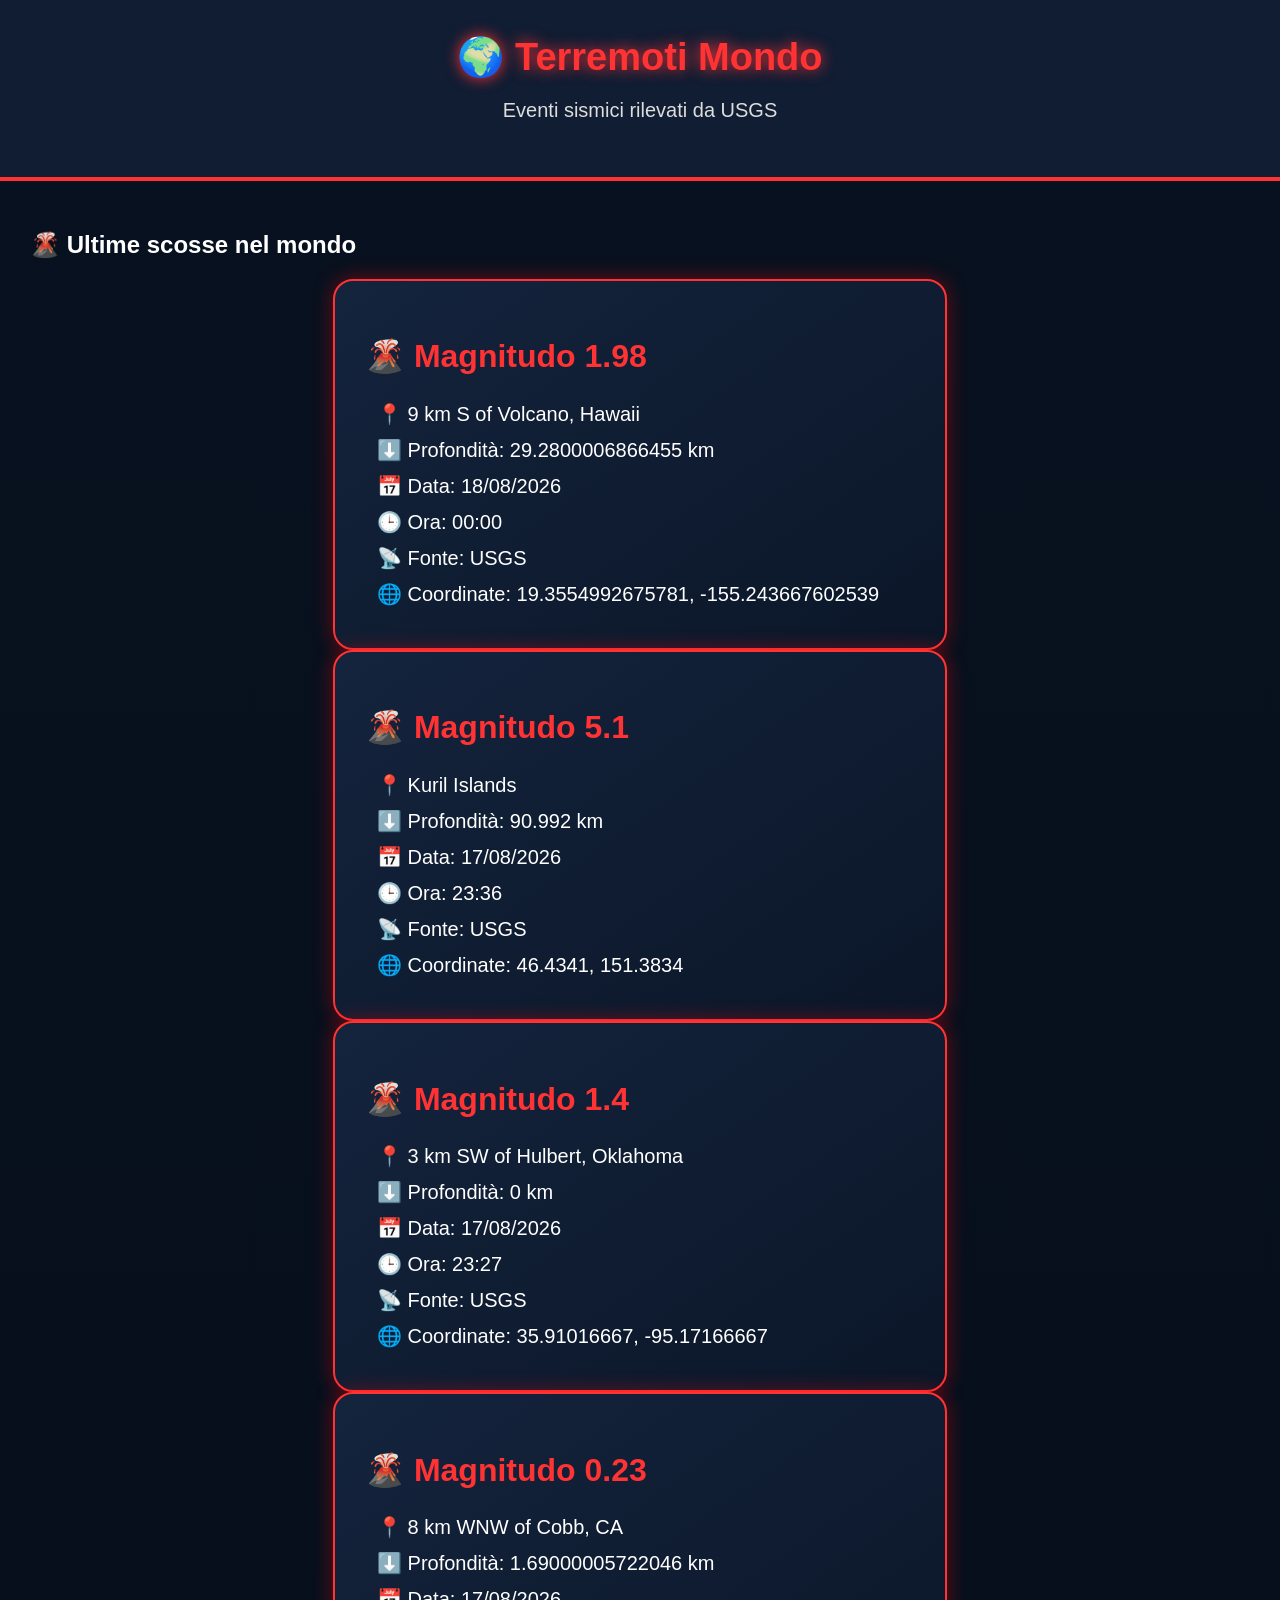
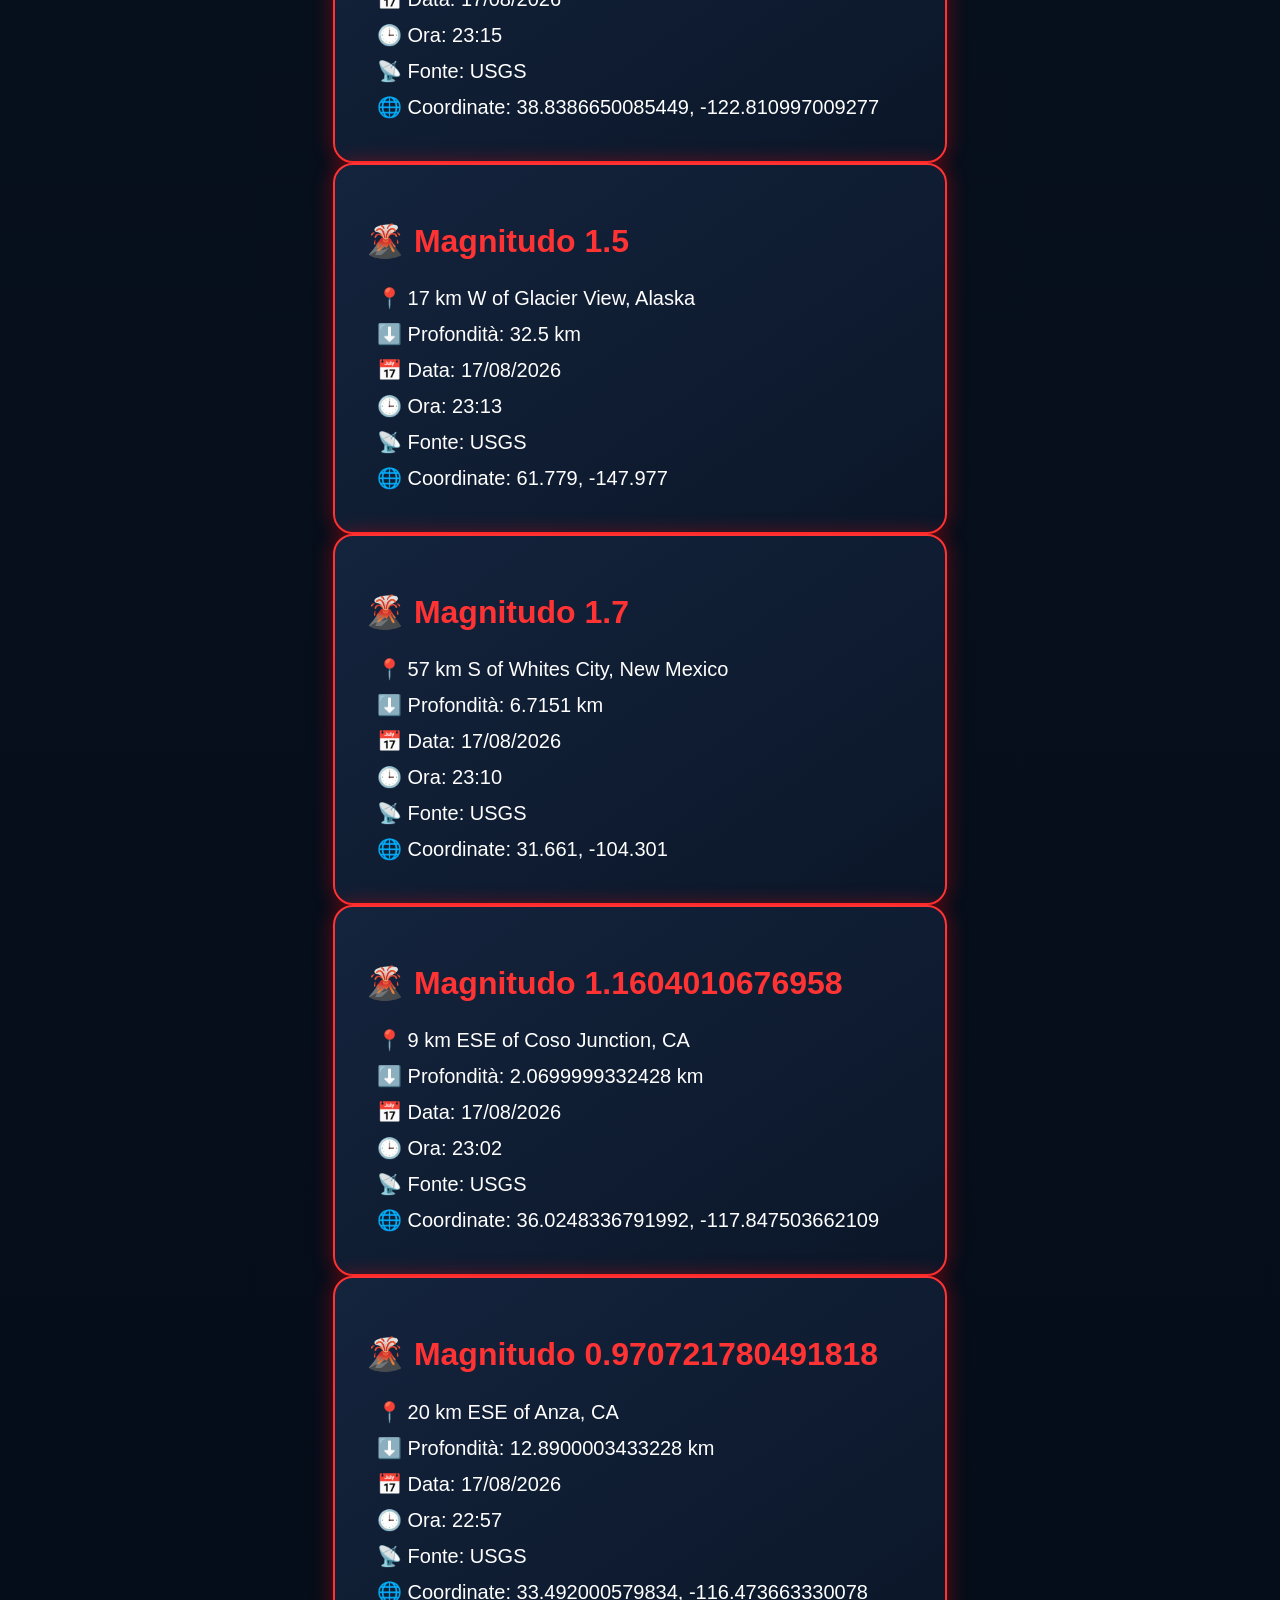
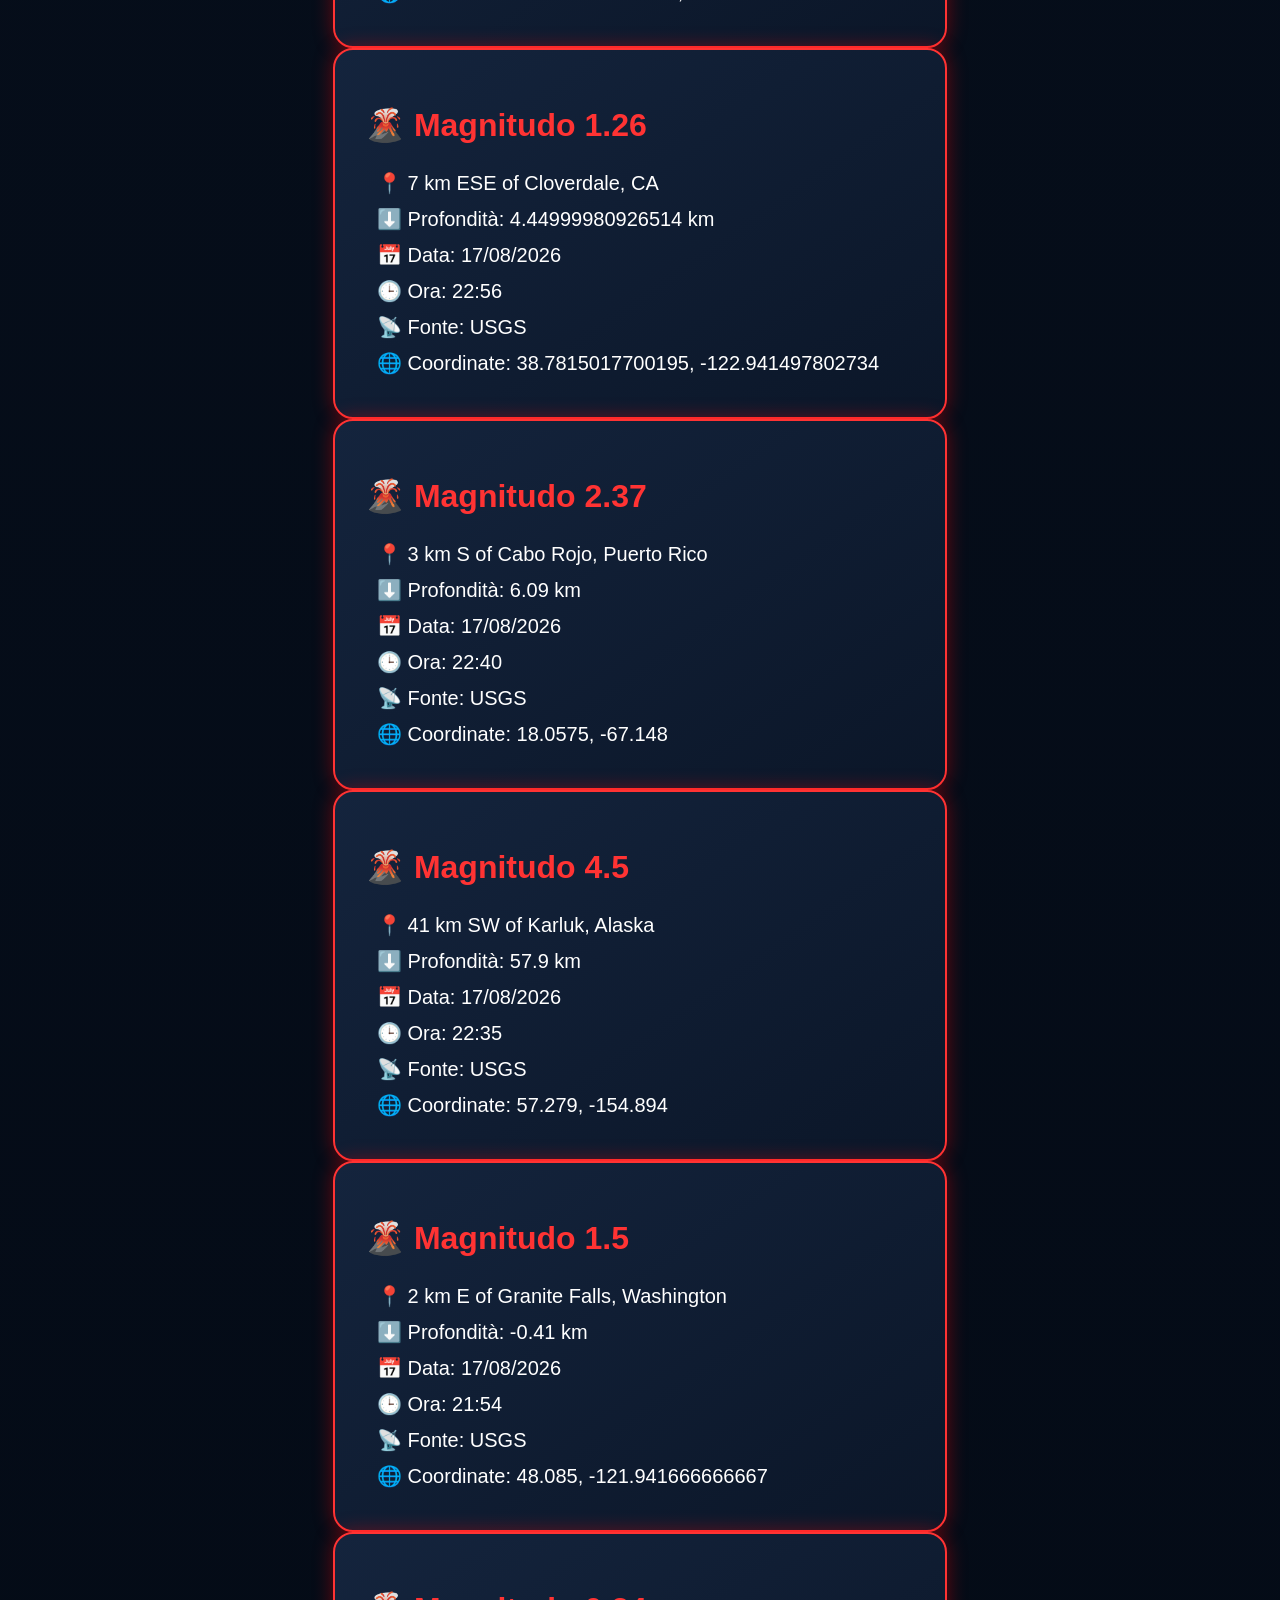
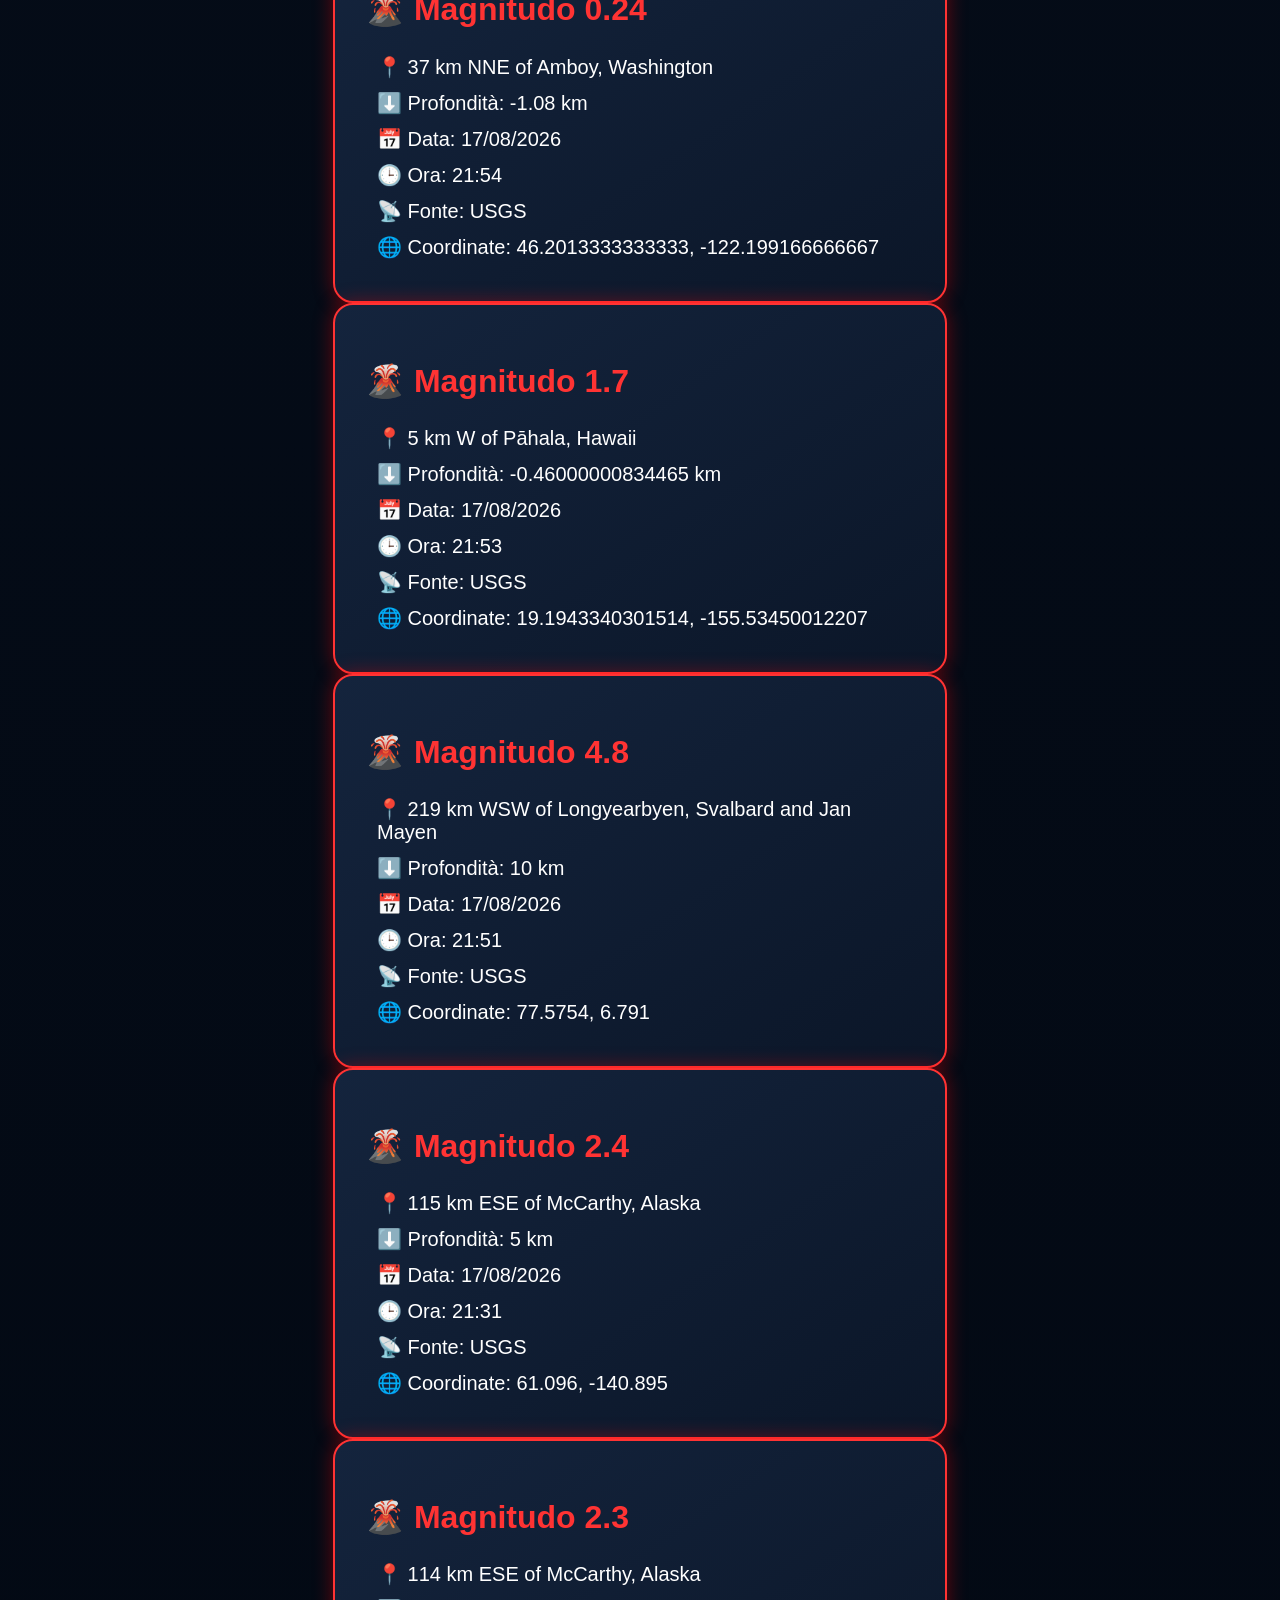
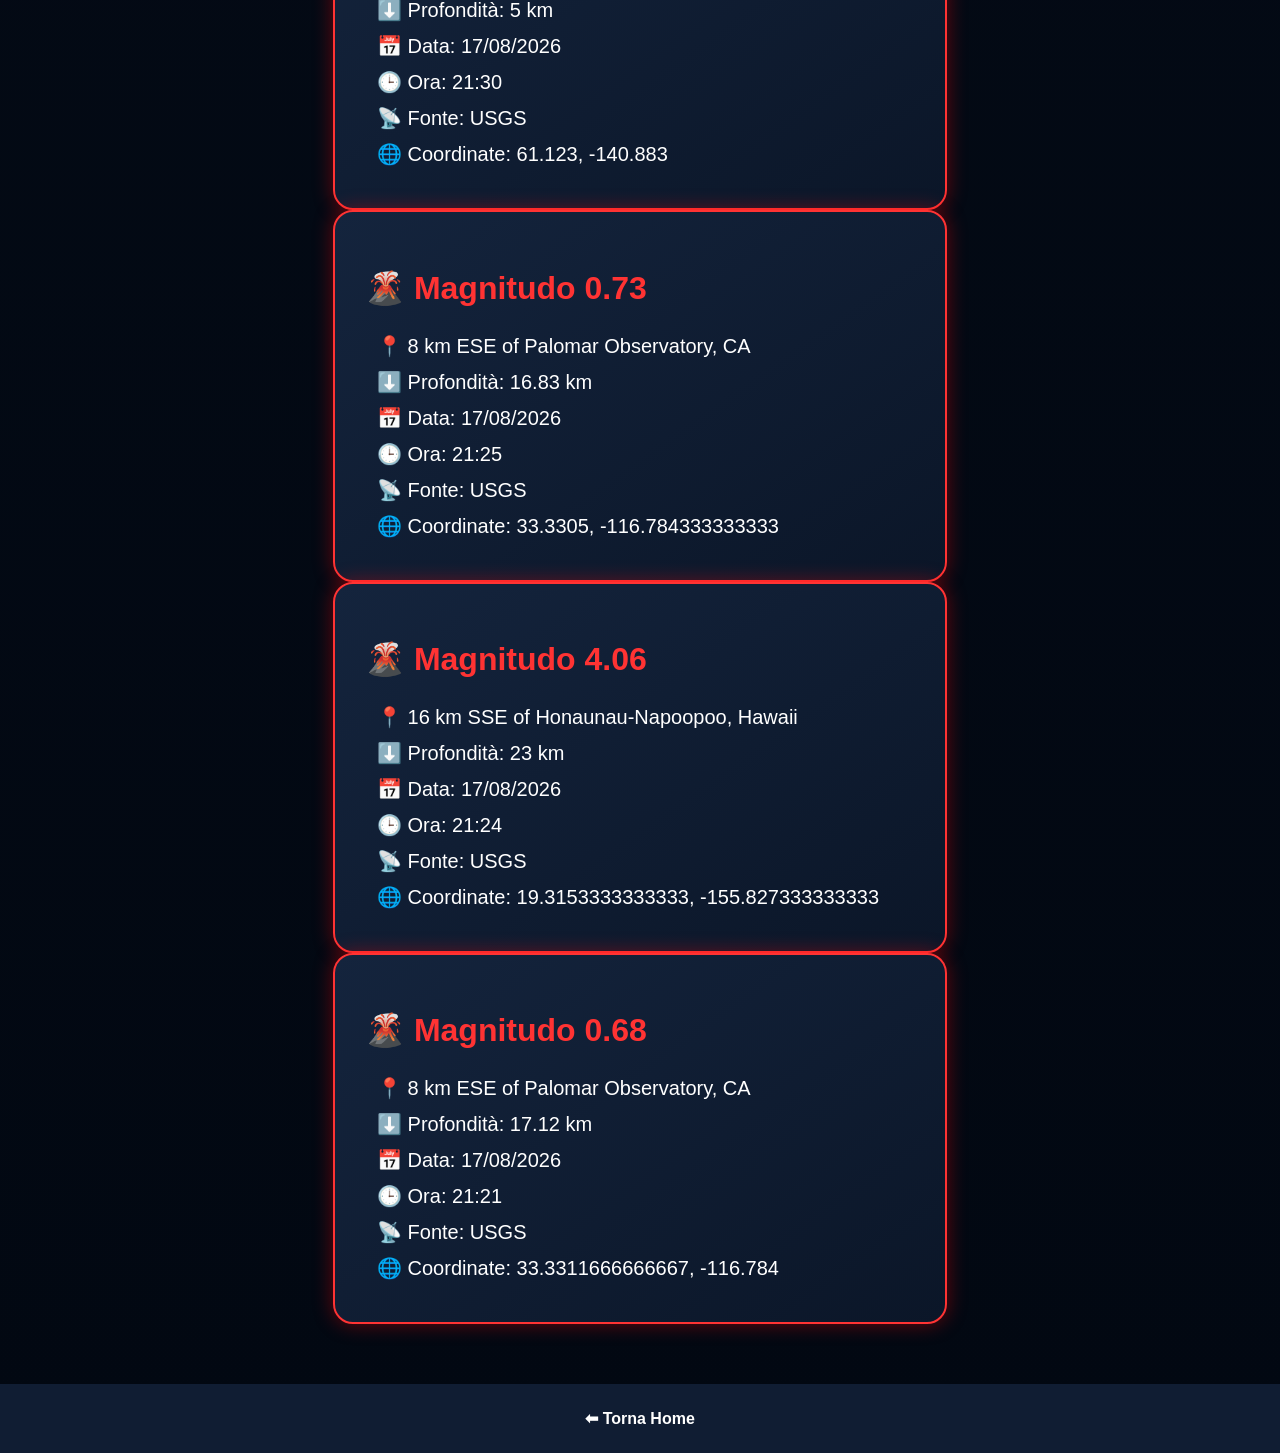
==== mondo.html @ 48502f5f "Prima versione Anonimo News Terremoti" ====
<!DOCTYPE html>
<html lang="it">

<head>

<meta charset="UTF-8">
<meta name="viewport" content="width=device-width, initial-scale=1.0">

<title>Terremoti Mondo - Anonimo News</title>

<link rel="stylesheet" href="css/stile.css">

</head>


<body>


<header>

<h1>🌍 Terremoti Mondo</h1>

<p>Eventi sismici rilevati da USGS</p>

</header>



<section>

<h2>🌋 Ultime scosse nel mondo</h2>


<div id="eventi-mondo">

Caricamento eventi mondiali...

</div>


</section>



<footer>

<a href="index.html">⬅ Torna Home</a>

</footer>



<script>

fetch("dati/eventi.json")

.then(response => response.json())

.then(eventi => {


let contenitore = document.getElementById("eventi-mondo");


contenitore.innerHTML = "";


eventi.forEach(evento => {


contenitore.innerHTML += `


<div class="scheda">


<h2>🌋 Magnitudo ${evento.magnitudo}</h2>


<p>📍 ${evento.luogo}</p>


<p>⬇️ Profondità: ${evento.profondita}</p>


<p>📅 Data: ${evento.data}</p>


<p>🕒 Ora: ${evento.ora}</p>


<p>📡 Fonte: ${evento.fonte}</p>


<p>🌐 Coordinate:
${evento.lat}, ${evento.lon}
</p>


</div>


`;


});


})


.catch(error => {


document.getElementById("eventi-mondo").innerHTML =
"Errore caricamento eventi USGS";


console.log(error);


});


</script>


</body>

</html>
---- css/stile.css ----
body {
    margin: 0;
    font-family: Arial, sans-serif;
    background: linear-gradient(#08111f, #020812);
    color: white;
}


header {
    background: #101d33;
    text-align: center;
    padding: 35px;
    border-bottom: 4px solid #ff3333;
}


header h1 {
    margin: 0;
    font-size: 38px;
    color: #ff3333;
    text-shadow: 0 0 15px #ff3333;
}


header p {
    font-size: 20px;
    color: #ddd;
}



section {
    padding: 30px;
}



.ultimo {
    text-align: center;
}



.scheda {

    background: linear-gradient(
        145deg,
        #14243d,
        #0b1628
    );

    max-width: 550px;

    margin: auto;

    padding: 30px;

    border-radius: 20px;

    border: 2px solid #ff3333;

    box-shadow:
    0 0 20px rgba(255,0,0,0.4);

}



.scheda h2 {

    color:#ff3333;

    font-size:32px;

}



.scheda p {

    font-size:20px;

    margin:12px;

}



.ultimo img {

    margin-top:25px;

    border:3px solid #1da1f2;

    box-shadow:
    0 0 20px black;

}



.menu {

    display:flex;

    justify-content:center;

    flex-wrap:wrap;

    gap:20px;

}



.menu a {

    background:#ff3333;

    color:white;

    padding:18px 35px;

    text-decoration:none;

    border-radius:15px;

    font-weight:bold;

    font-size:18px;

    transition:0.3s;

}



.menu a:hover {

    background:#990000;

    transform:scale(1.05);

}



footer {

    text-align:center;

    padding:25px;

    background:#101d33;

    margin-top:30px;

}



/* TELEFONO */

@media(max-width:700px){


header h1 {

    font-size:28px;

}


.menu {

    flex-direction:column;

    align-items:center;

}


.menu a {

    width:80%;

    text-align:center;

}


.scheda p {

    font-size:17px;

}


}
.evento {
    margin-bottom:25px;
    text-align:left;
}


.evento h2 {
    color:#ff3333;
}


footer a {
    color:white;
    text-decoration:none;
    font-weight:bold;
}
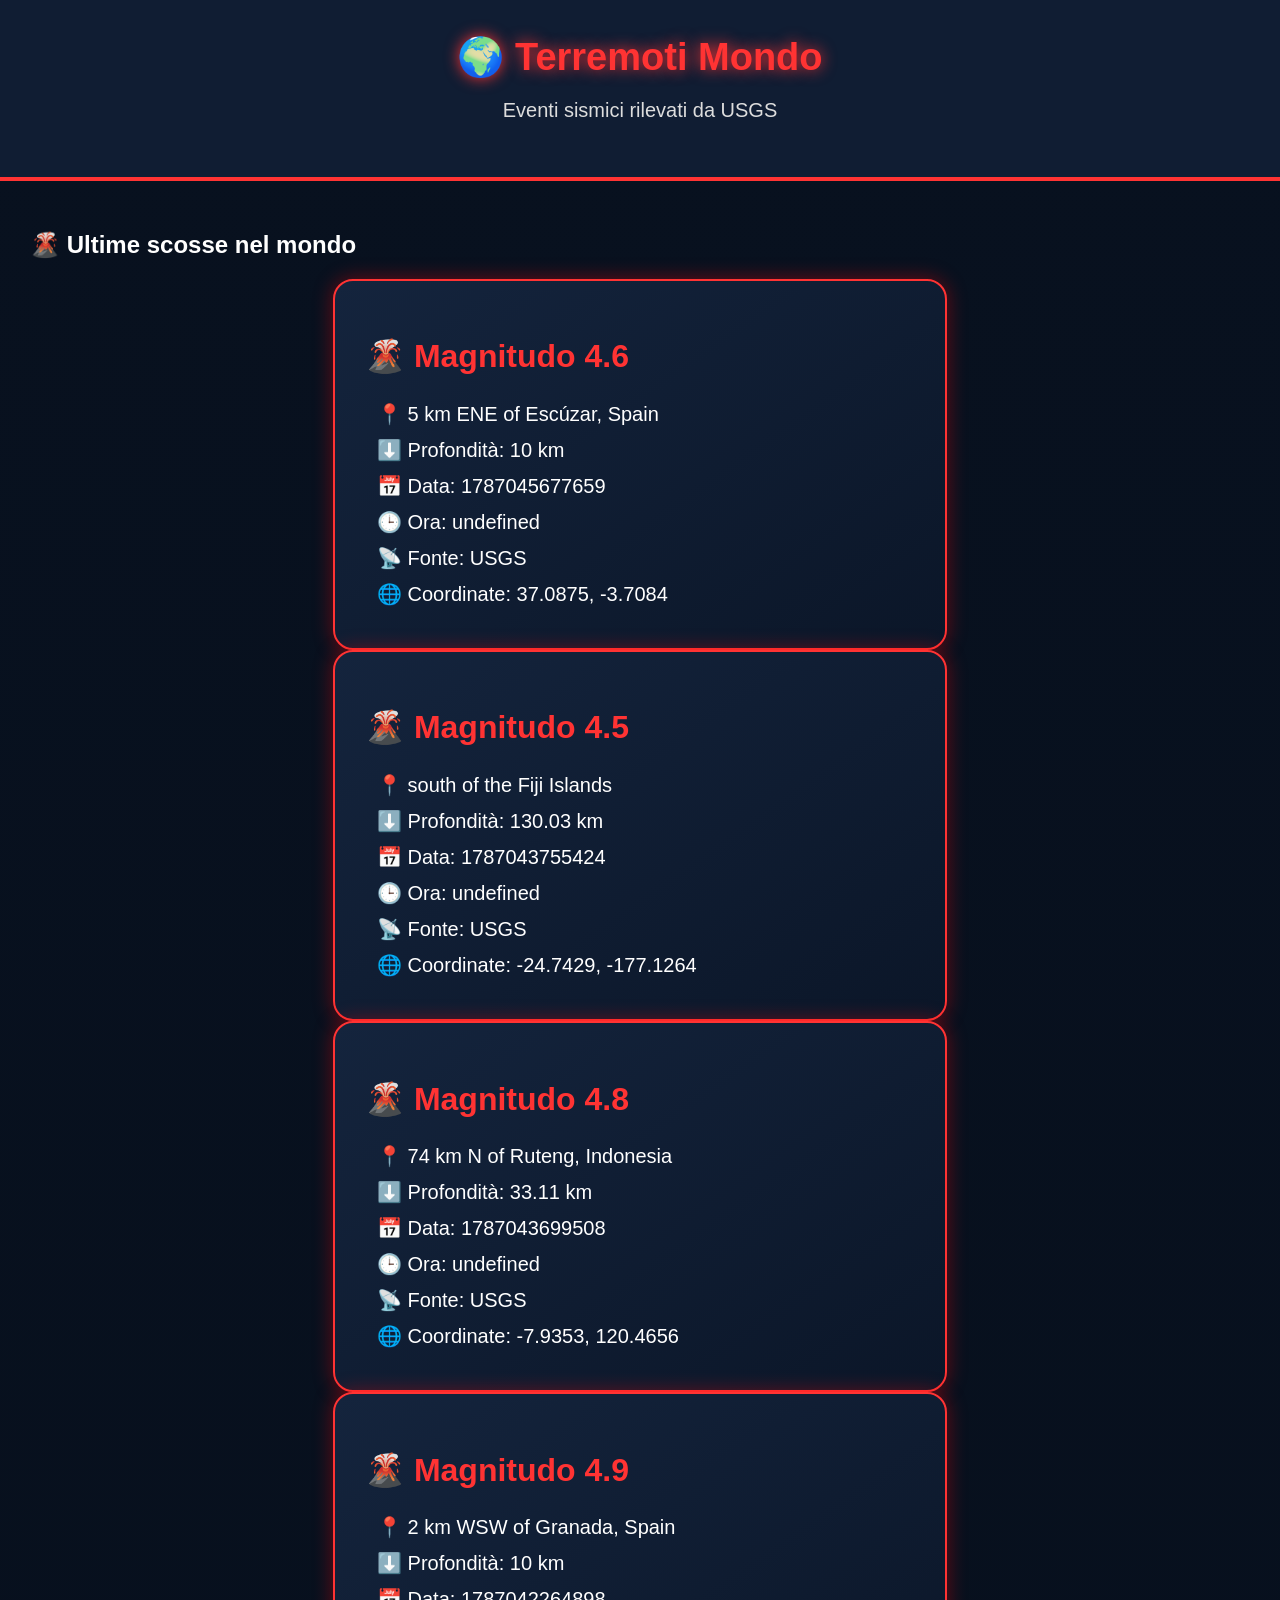
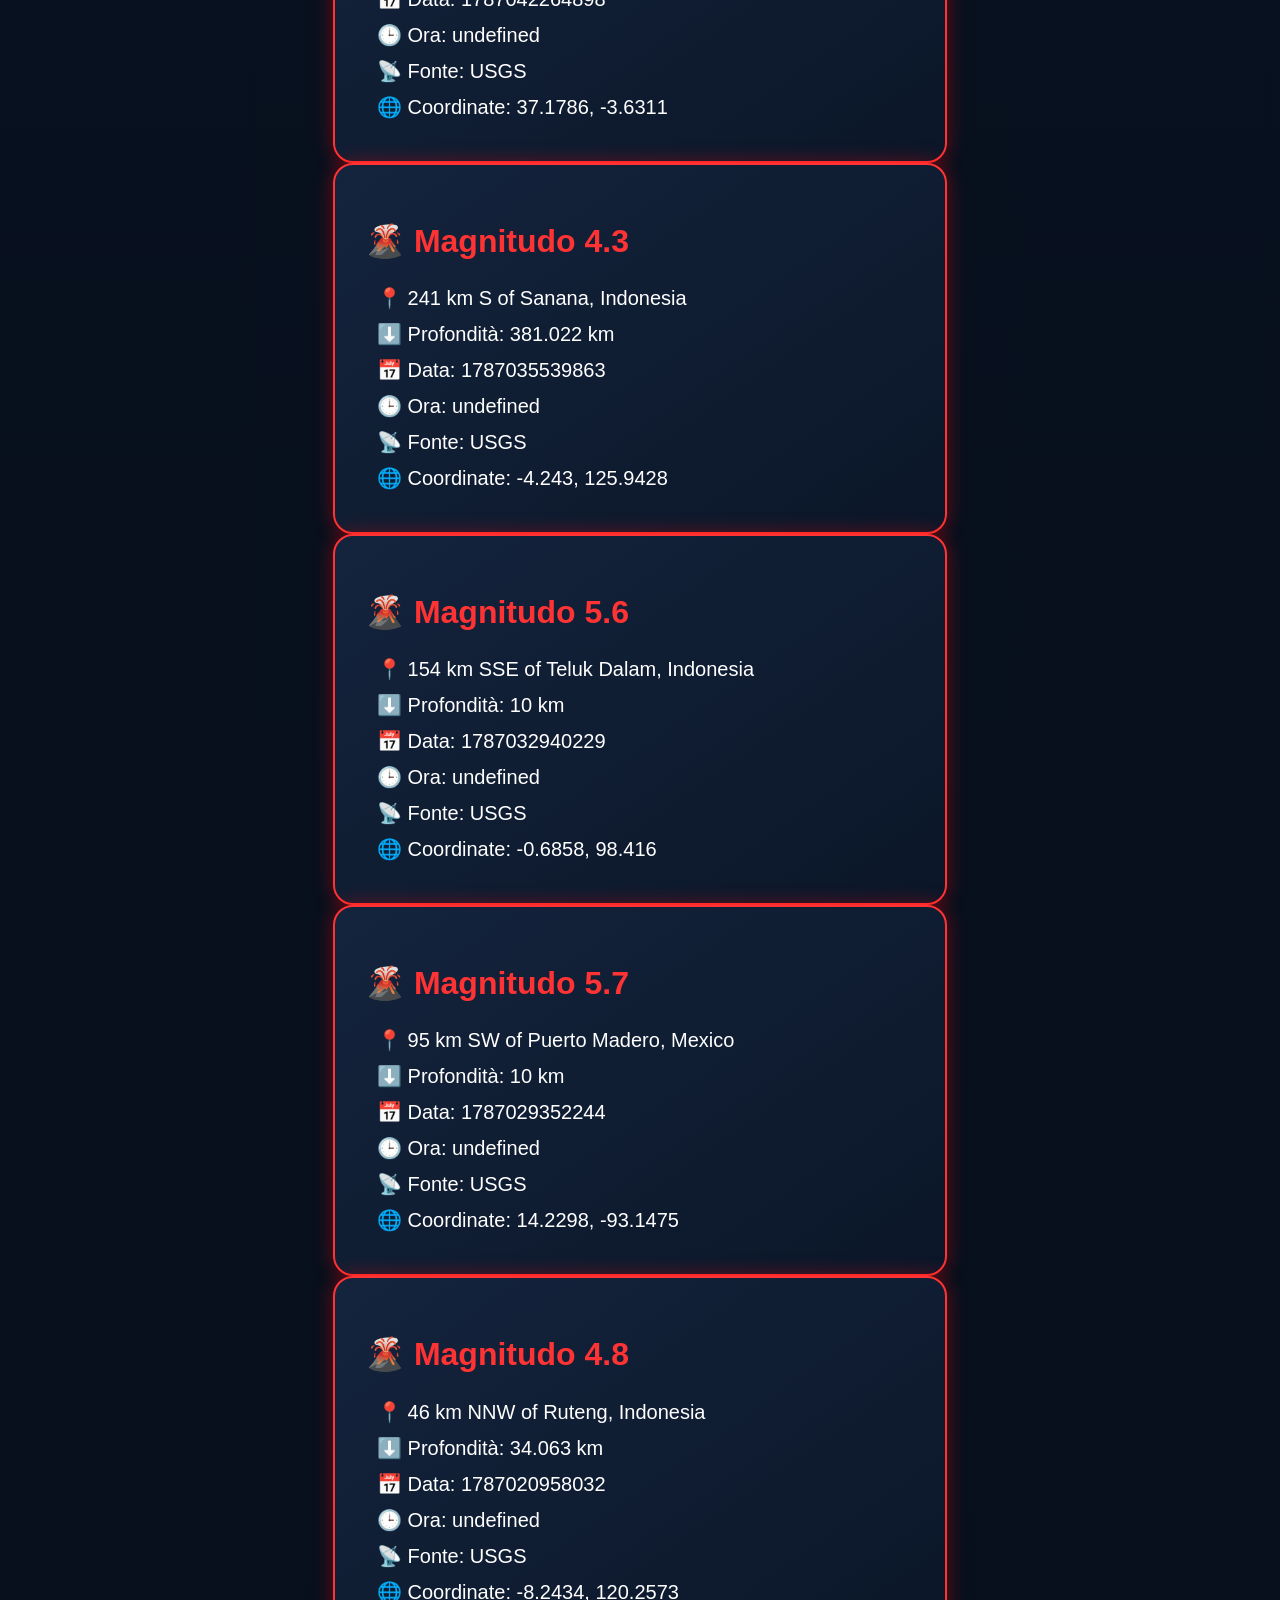
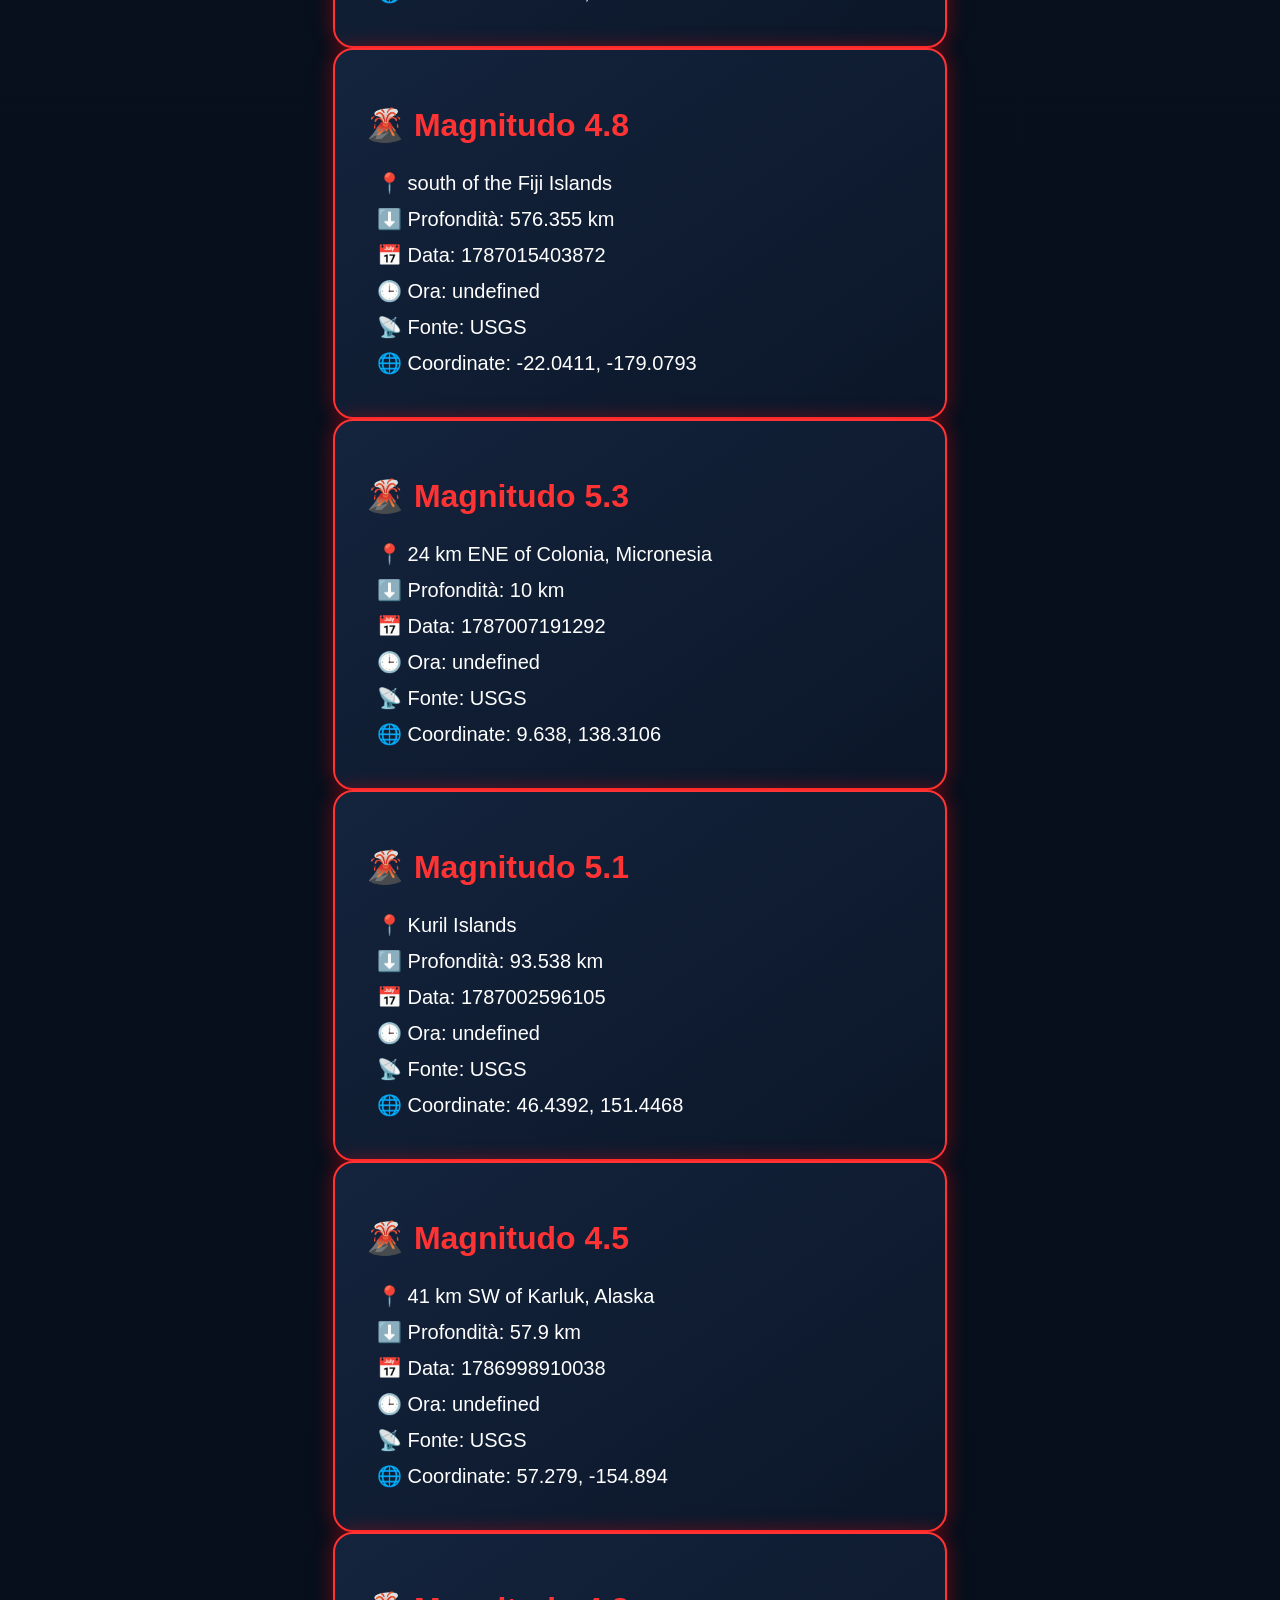
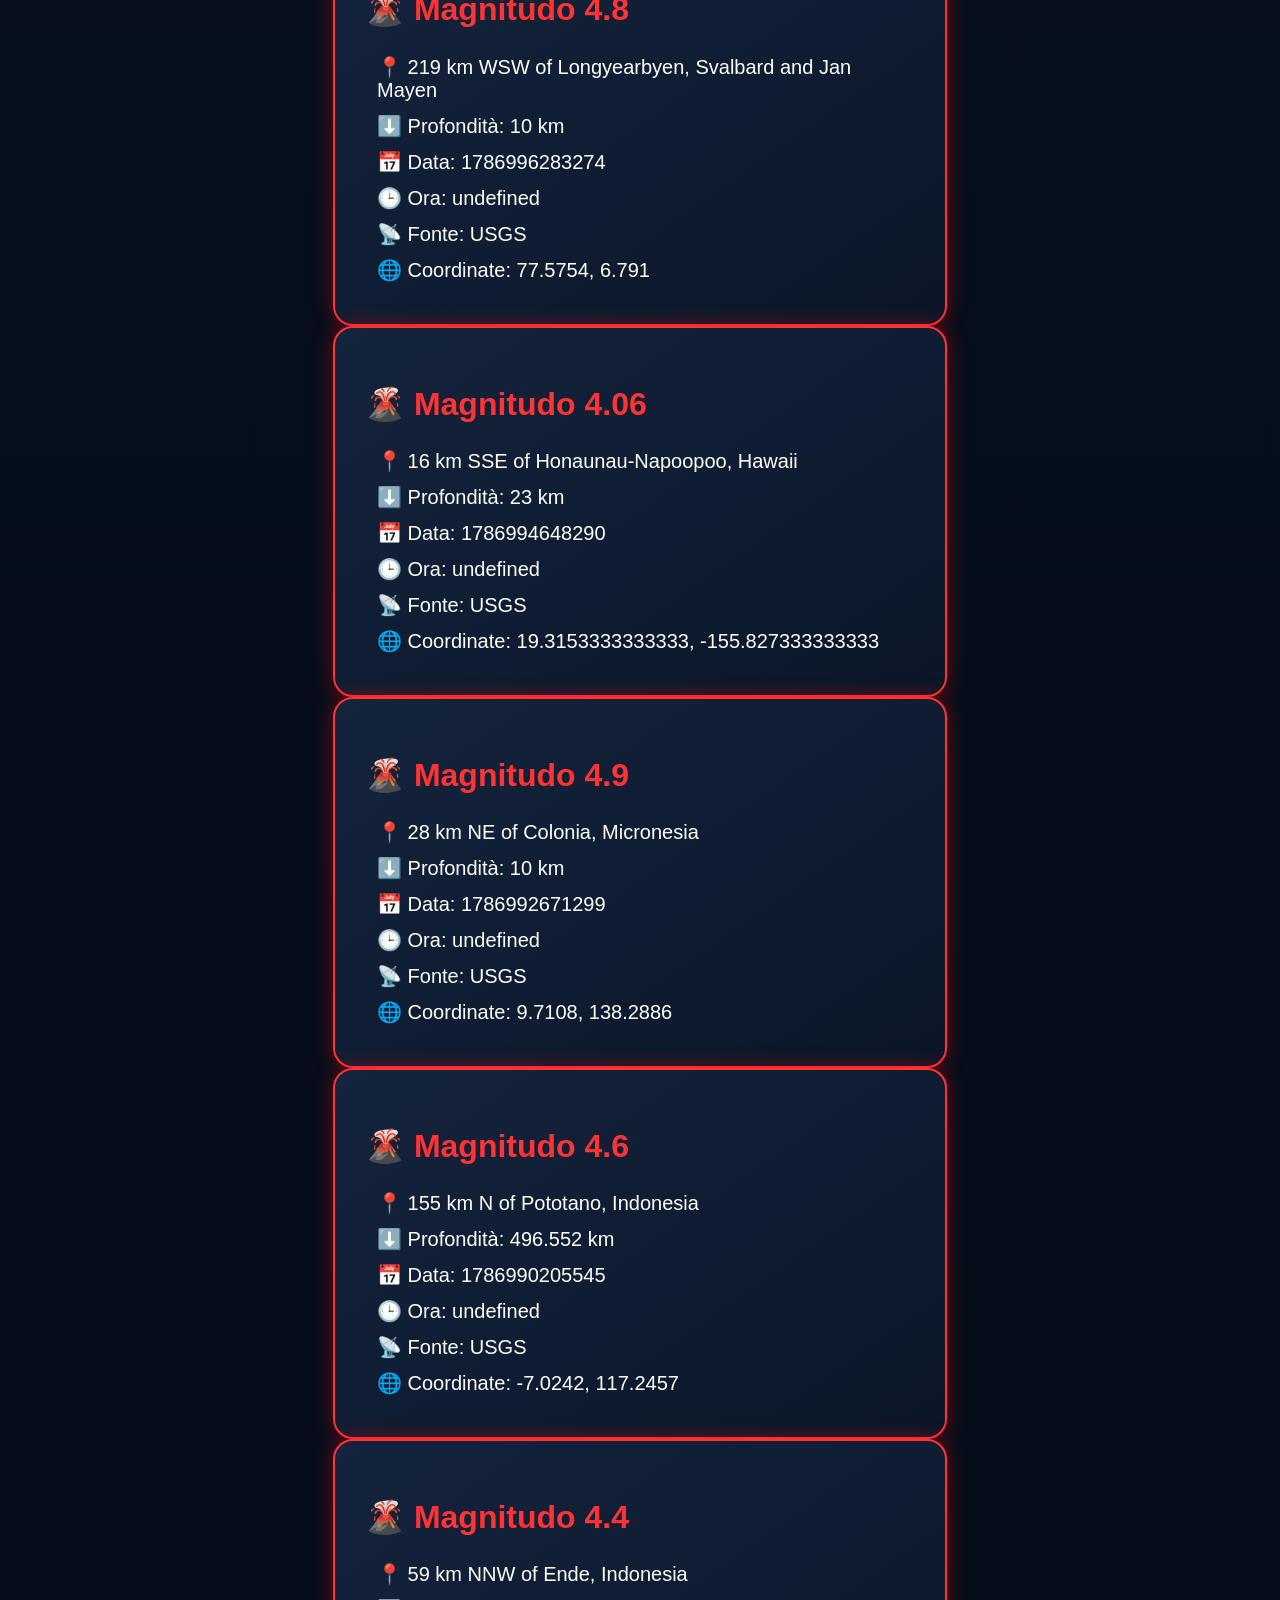
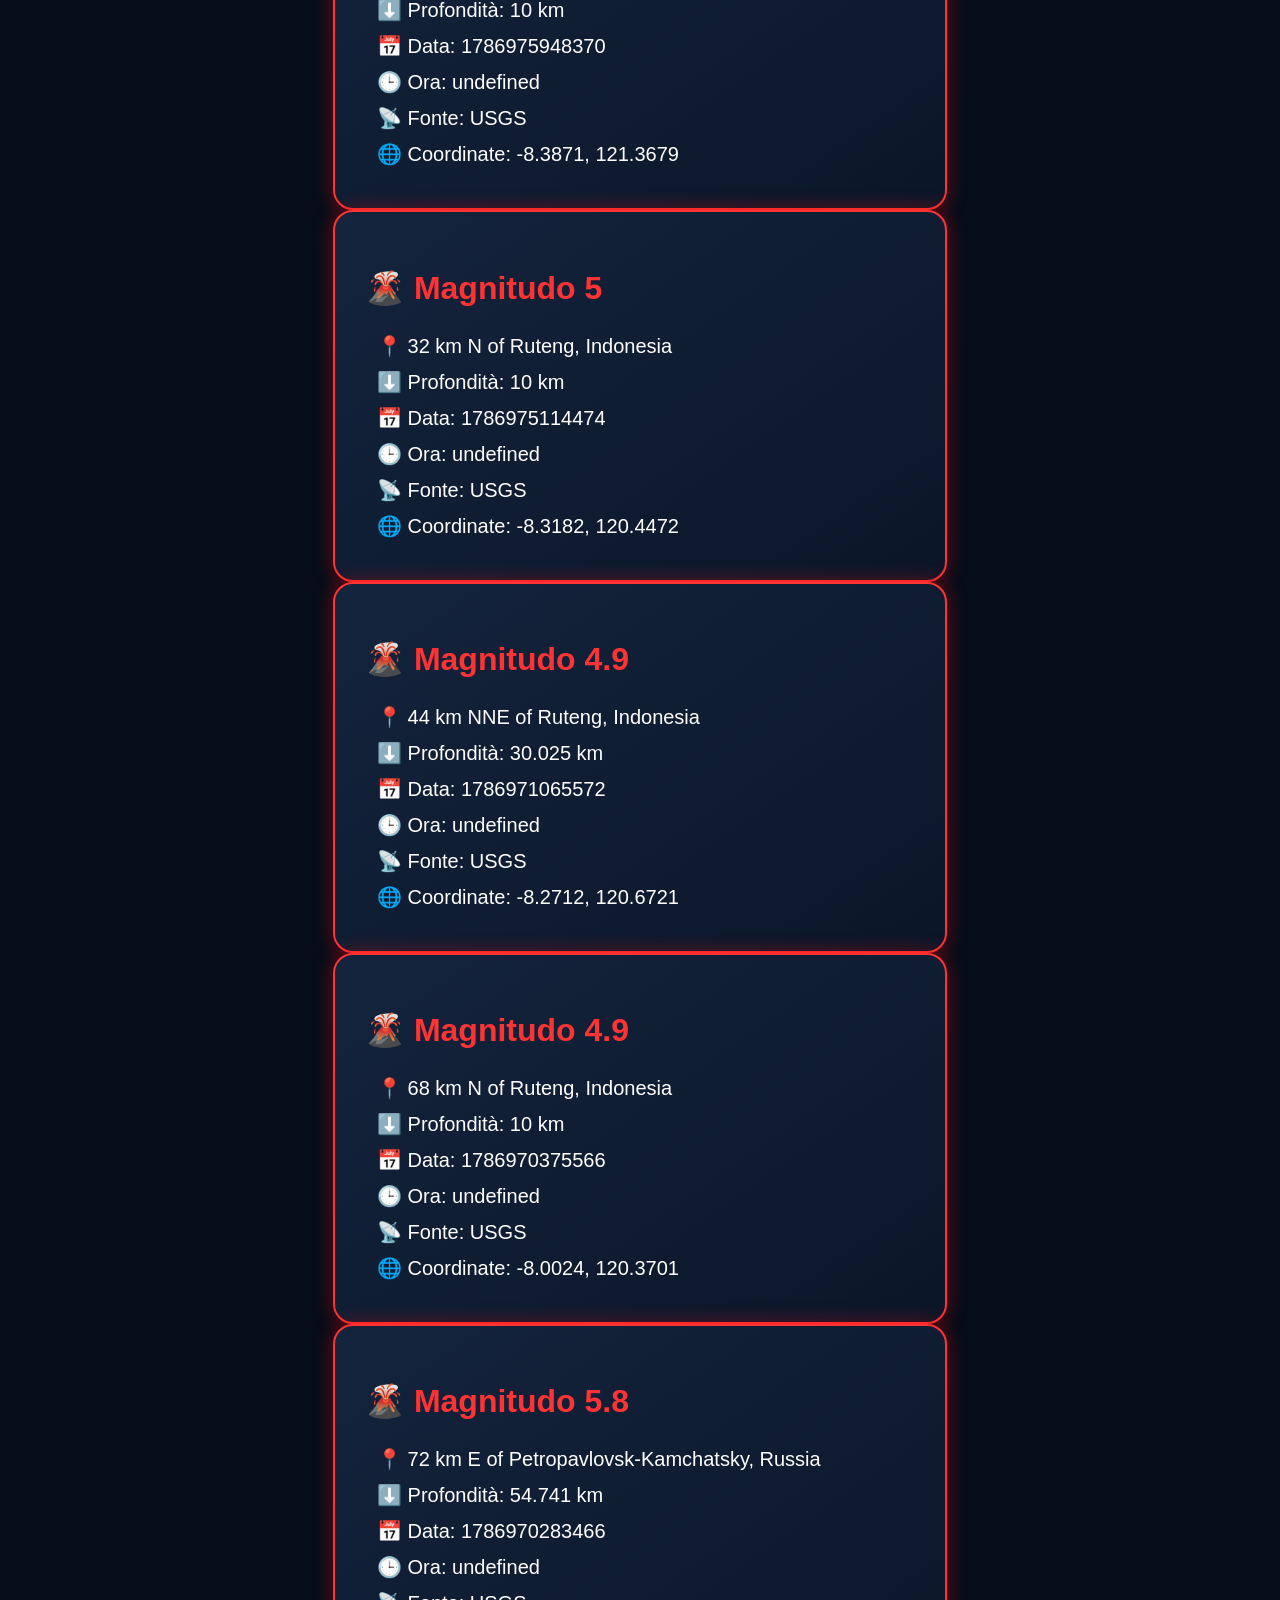
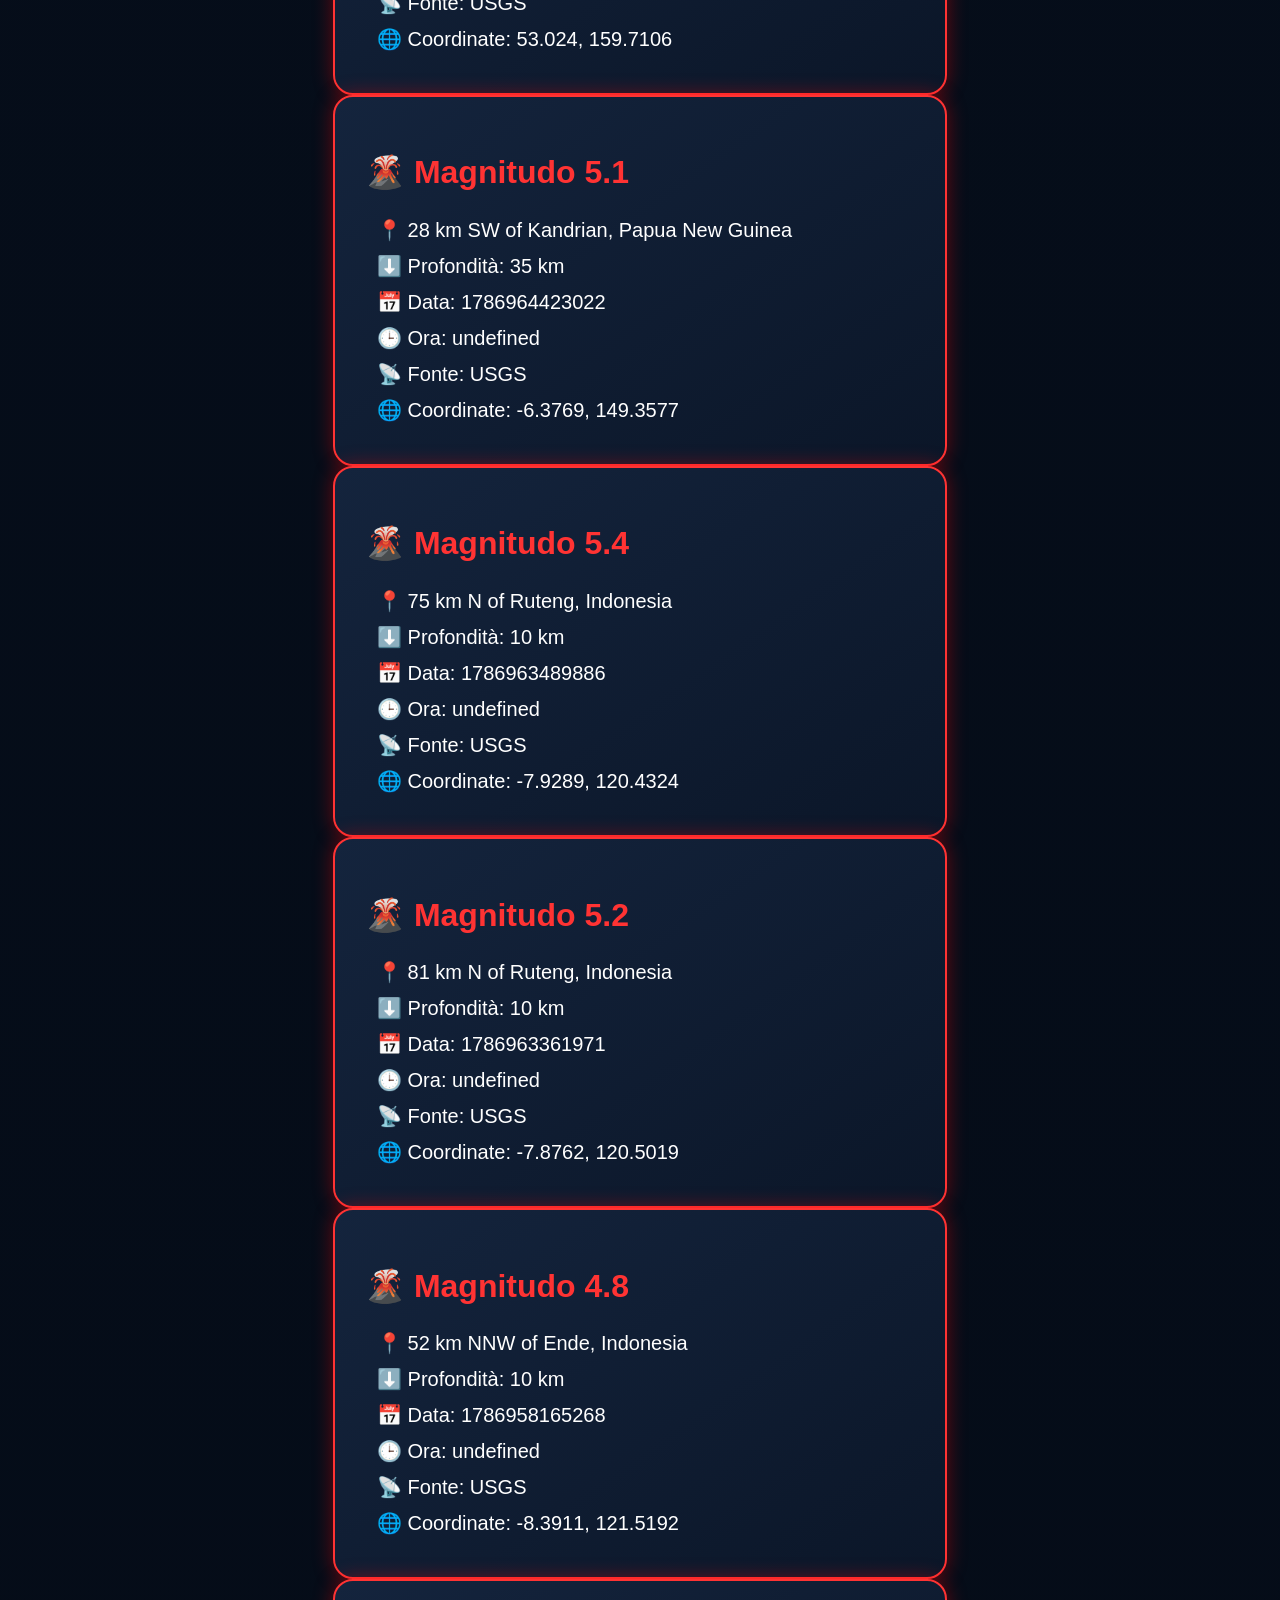
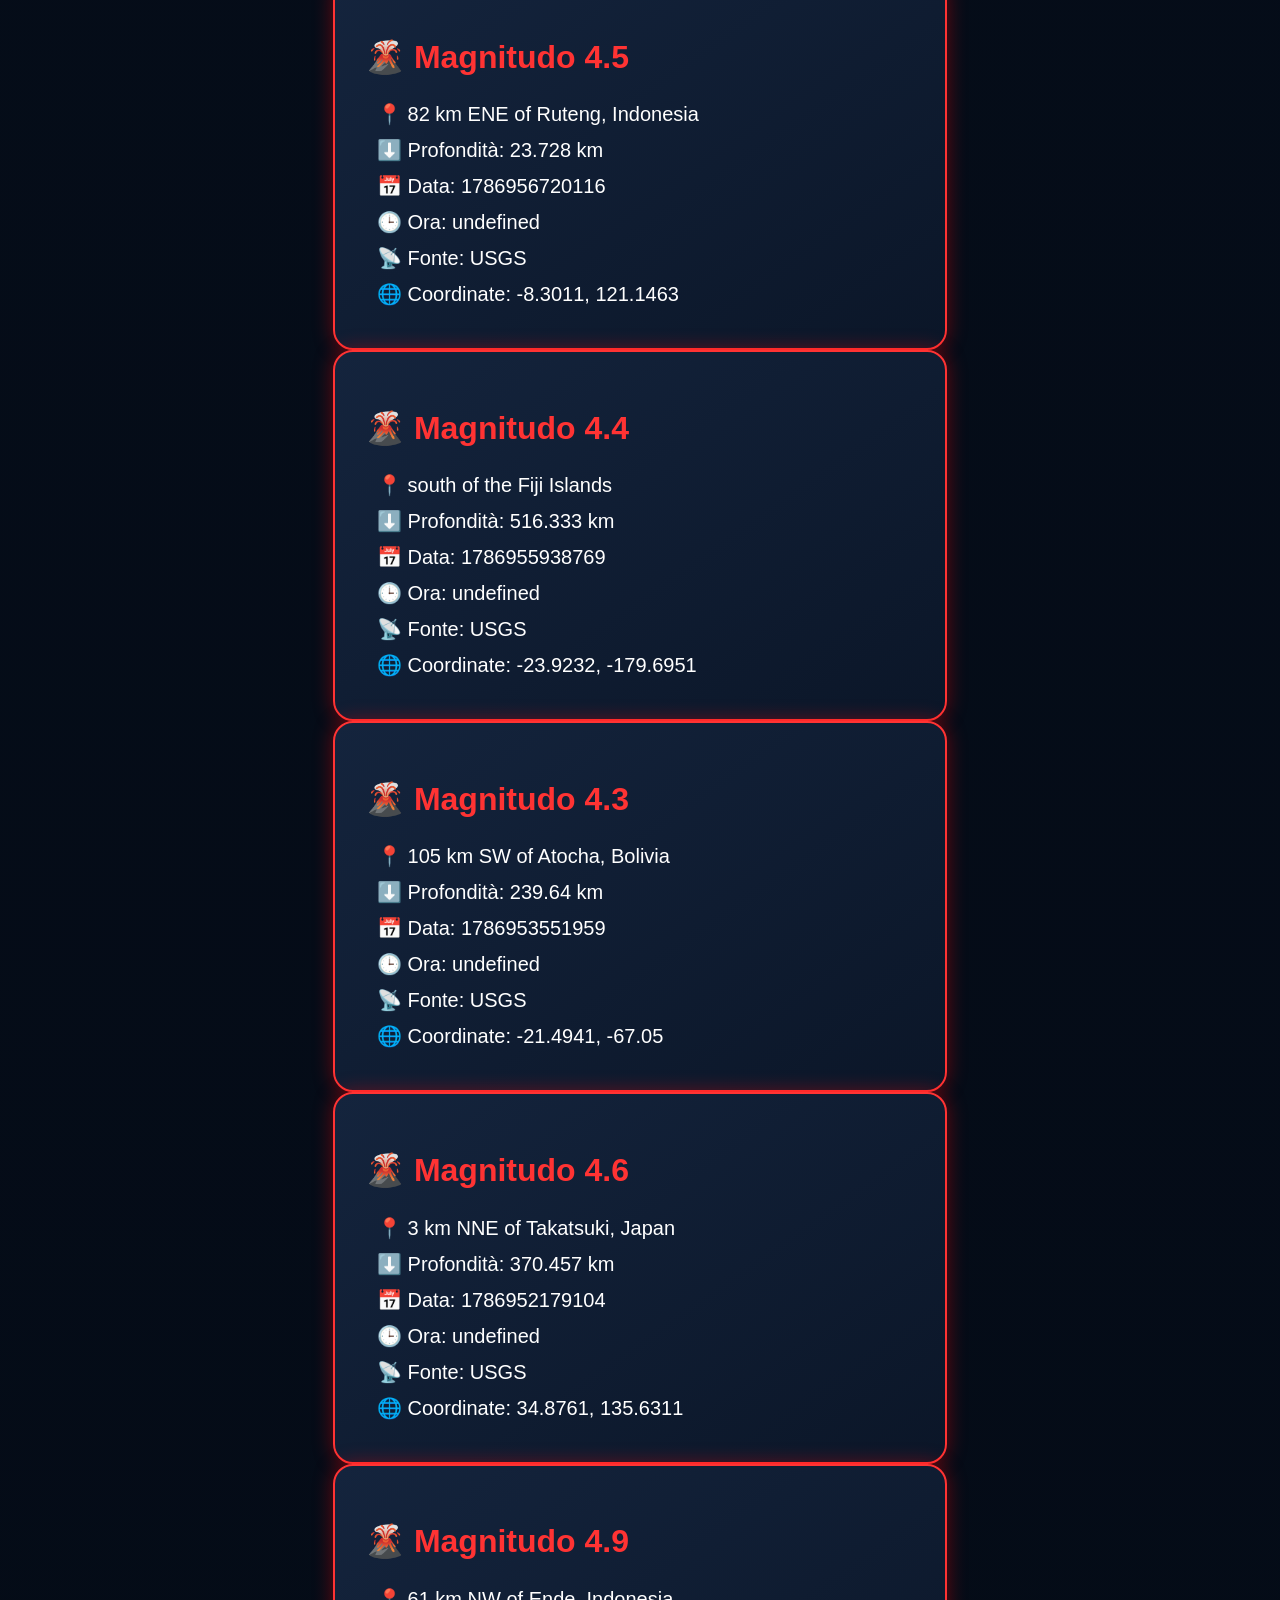
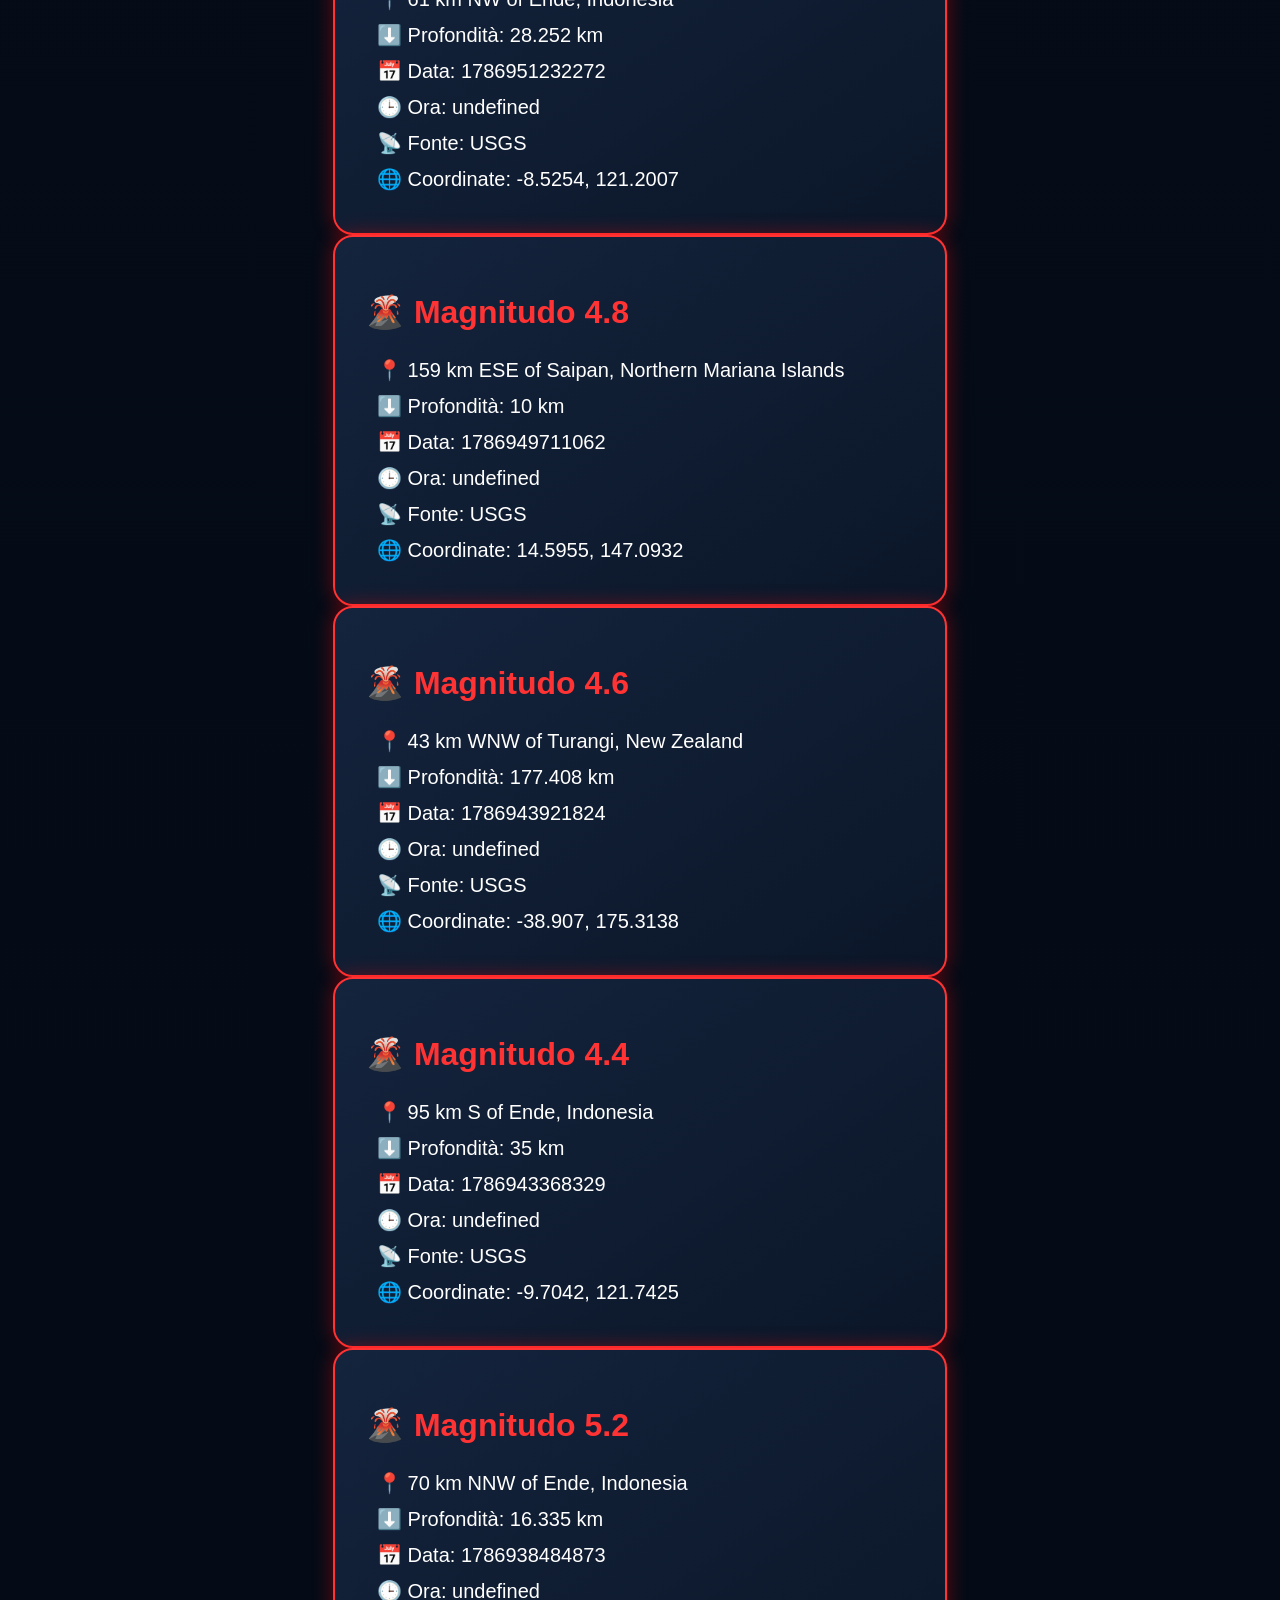
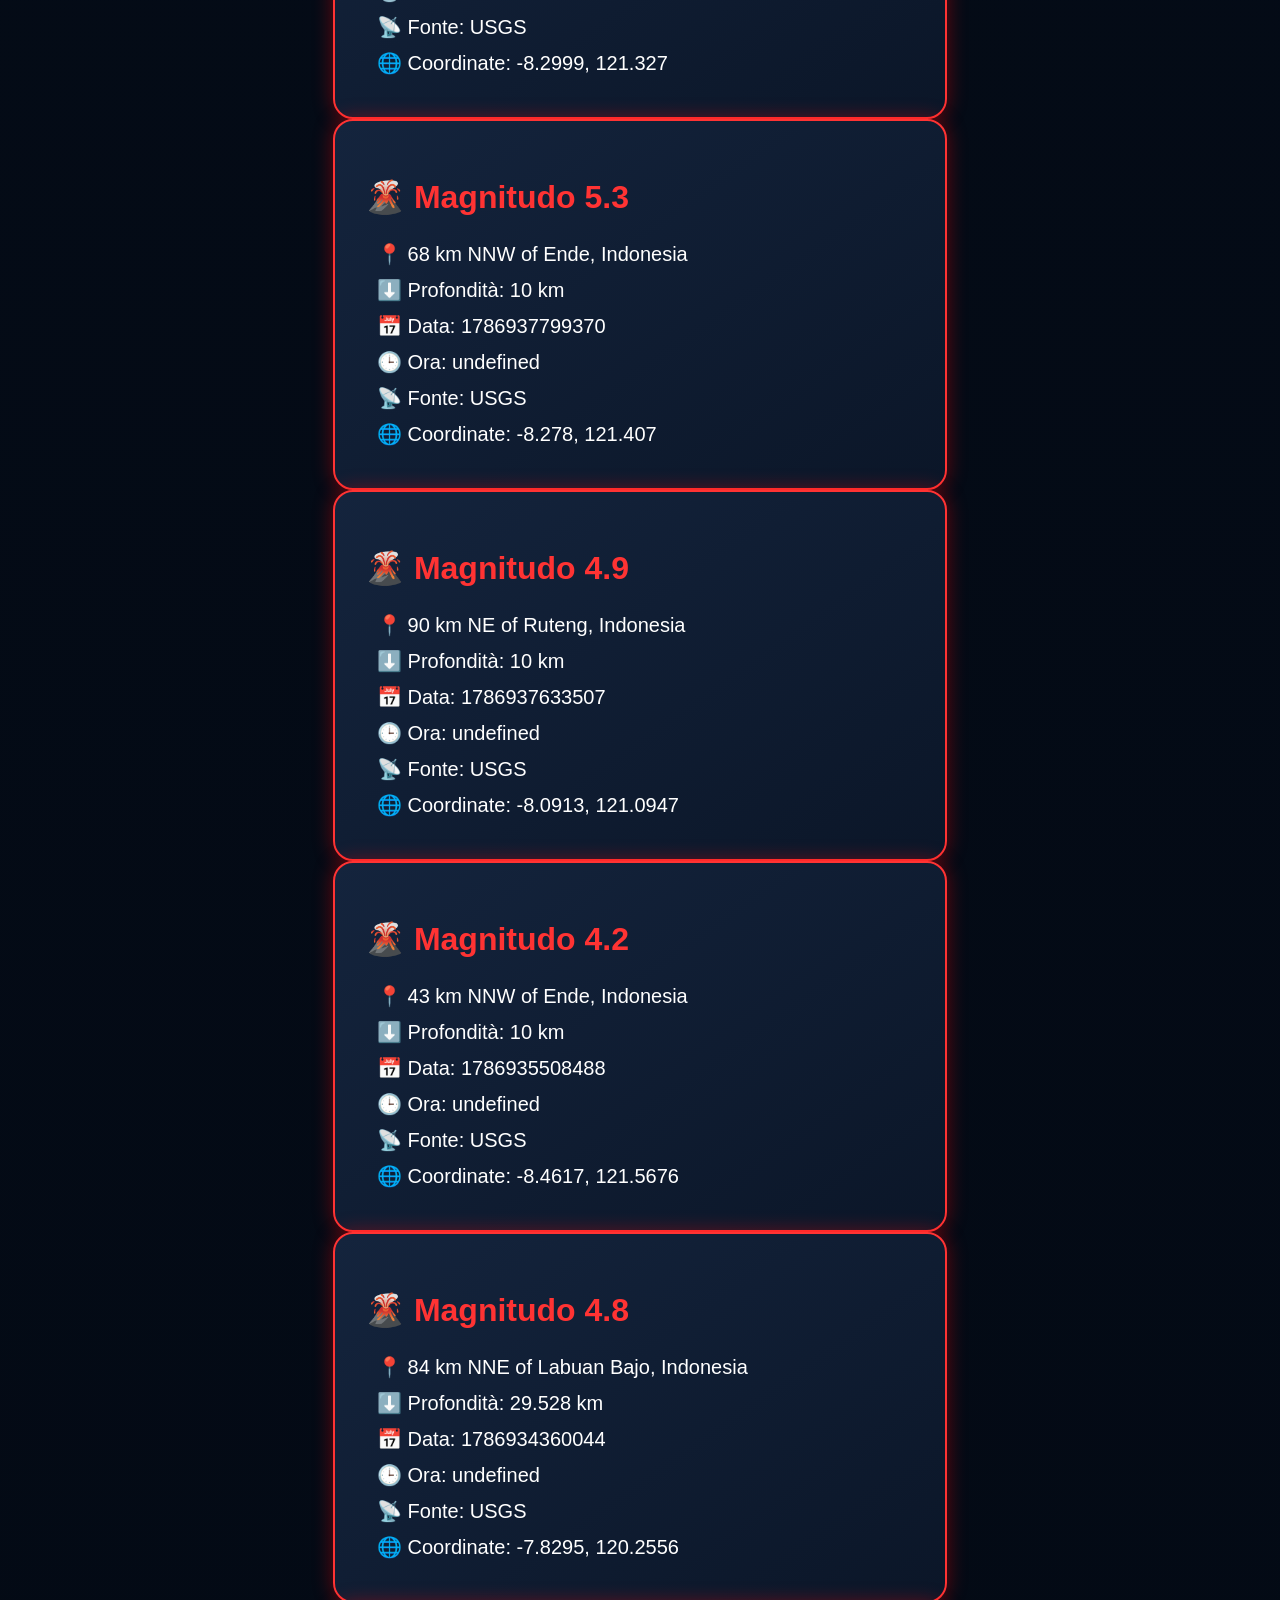
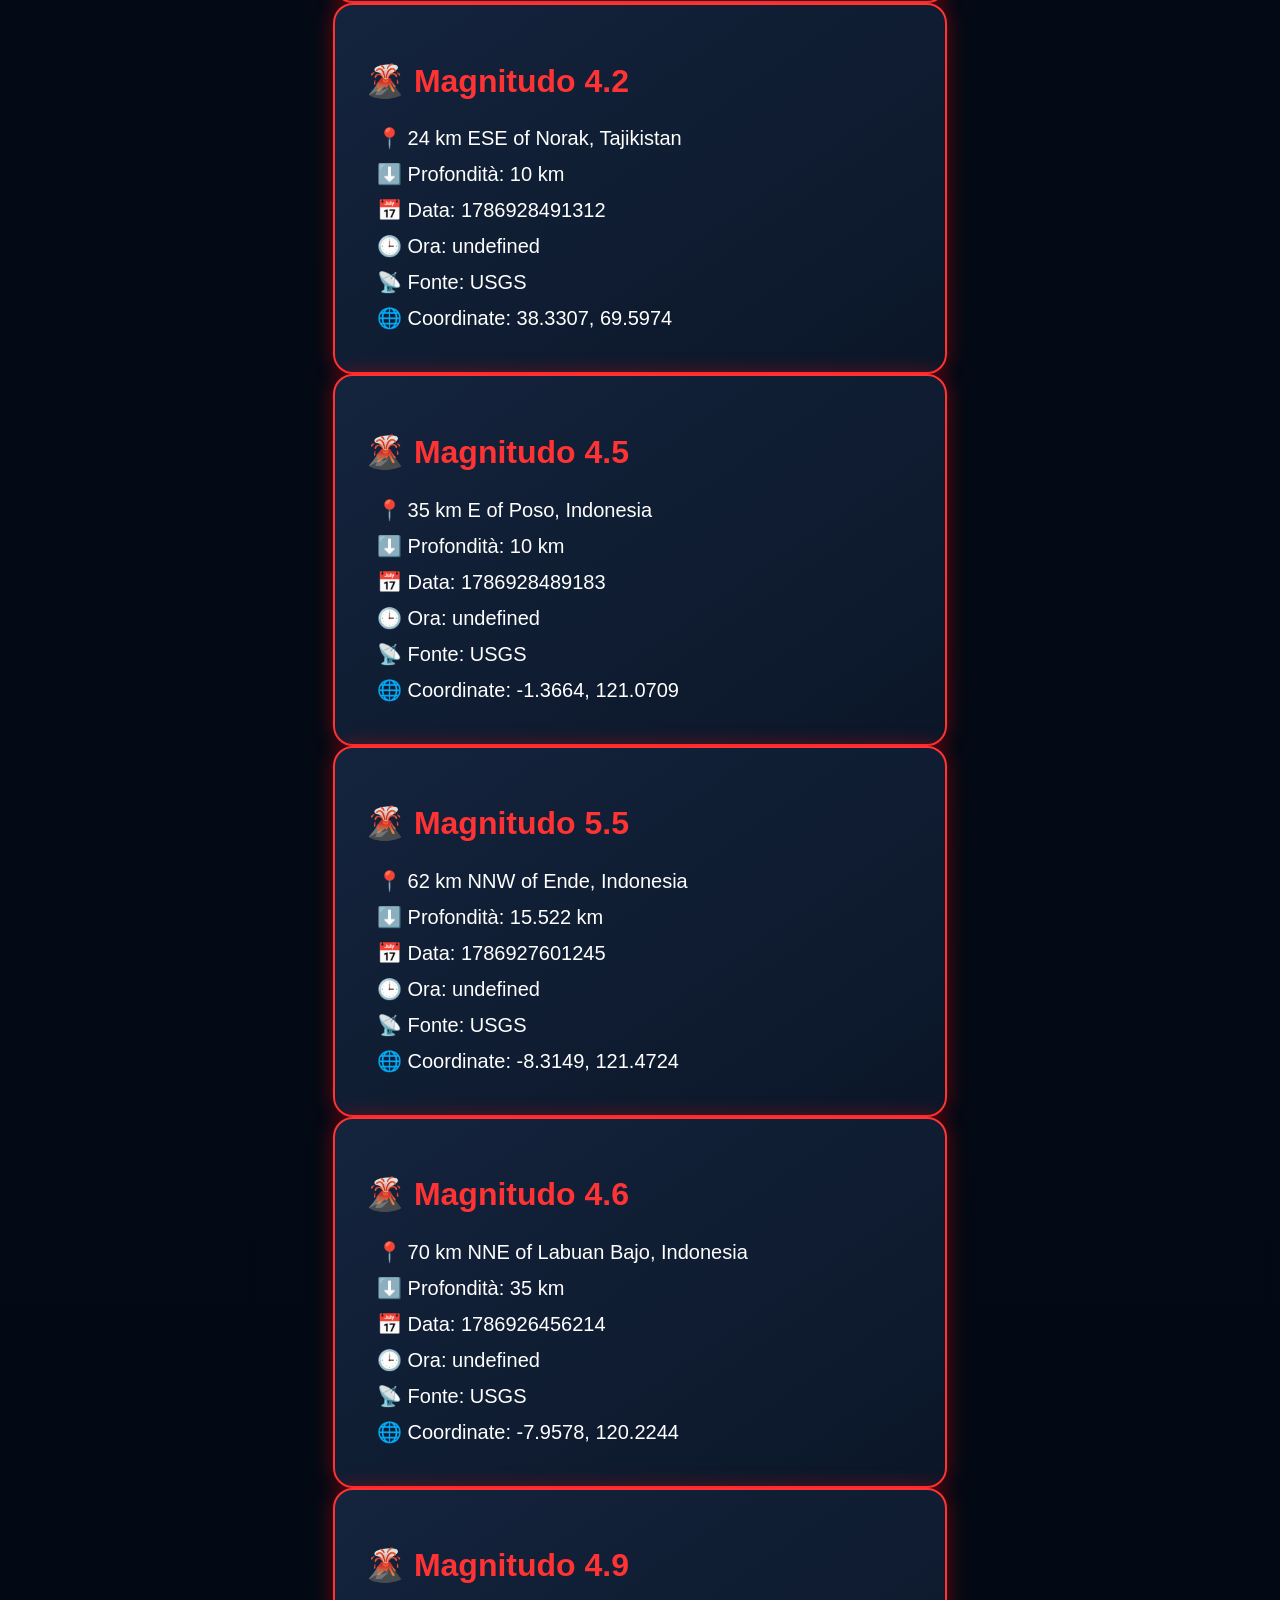
==== commit ed491b25: "Corretto caricamento terremoti mondo USGS" ====
--- a/mondo.html
+++ b/mondo.html
@@ -52,7 +52,7 @@
 
 <script>
 
-fetch("dati/eventi.json")
+fetch("dati/mondo/eventi_mondo.json")
 
 .then(response => response.json())
 
